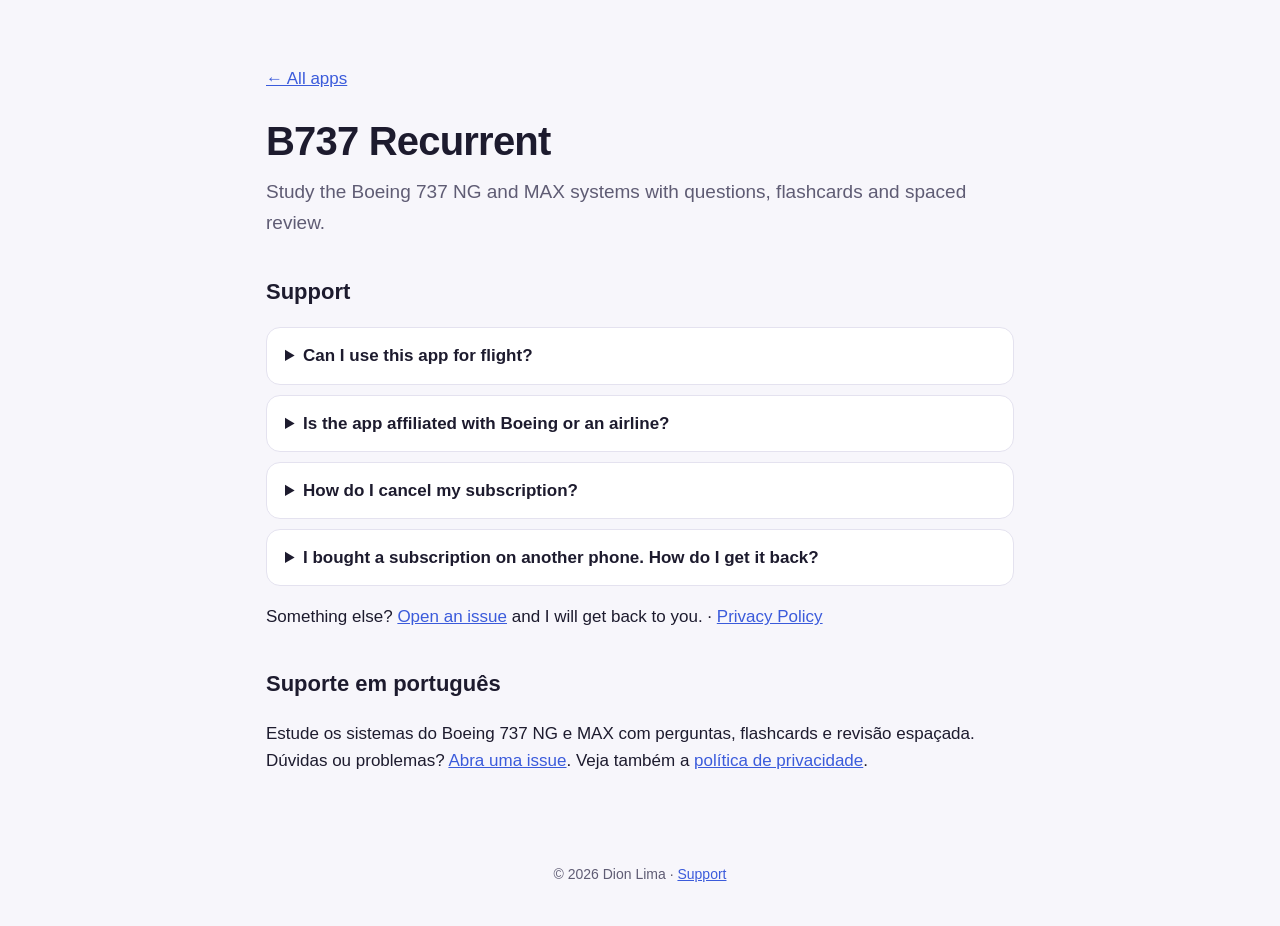
==== b737-recurrent/index.html @ 9a1762c6 "B737 Recurrent: support and privacy pages Co-Authored-By: Claude Opus 5.5 <noreply@anthropic.com>" ====
<!doctype html>
<html lang="en">
<head>
<meta charset="utf-8">
<meta name="viewport" content="width=device-width, initial-scale=1">
<title>B737 Recurrent Support</title>
<link rel="stylesheet" href="../style.css">
</head>
<body>
<main>
<p><a href="../">← All apps</a></p>
<h1>B737 Recurrent</h1>
<p class="lead">Study the Boeing 737 NG and MAX systems with questions, flashcards and spaced review.</p>
<h2>Support</h2>
<details><summary>Can I use this app for flight?</summary><p>No. B737 Recurrent is a study aid only. Your company&#x27;s approved manuals always take precedence, and the app must never be used for flight, flight planning or any operational decision.</p></details>
<details><summary>Is the app affiliated with Boeing or an airline?</summary><p>No. It is independent and not affiliated with, endorsed or sponsored by The Boeing Company or any airline. Boeing and 737 are trademarks of The Boeing Company.</p></details>
<details><summary>How do I cancel my subscription?</summary><p>Subscriptions are managed by Apple or Google. On iPhone: Settings, your name, Subscriptions. On Android: Google Play, Payments and subscriptions. Cancel at least 24 hours before the renewal date.</p></details>
<details><summary>I bought a subscription on another phone. How do I get it back?</summary><p>Open Settings in the app and tap Restore purchases, signed in to the same Apple ID or Google account.</p></details>
<p>Something else? <a href="https://github.com/dionlima1/apps/issues">Open an issue</a> and I will get back to you. · <a href="privacy.html">Privacy Policy</a></p>
<h2 lang="pt-BR">Suporte em português</h2>
<p lang="pt-BR">Estude os sistemas do Boeing 737 NG e MAX com perguntas, flashcards e revisão espaçada. Dúvidas ou problemas? <a href="https://github.com/dionlima1/apps/issues">Abra uma issue</a>. Veja também a <a href="privacy.html#pt">política de privacidade</a>.</p>
</main>
<footer>© 2026 Dion Lima · <a href="https://github.com/dionlima1/apps/issues">Support</a></footer>
</body>
</html>
---- style.css ----
:root { --bg:#f7f6fb; --surface:#fff; --ink:#1d1b2e; --muted:#5f5c74; --accent:#3b5bdb; --line:#e4e2ef; }
@media (prefers-color-scheme: dark) { :root { --bg:#0f0e1f; --surface:#1a1930; --ink:#f1f0f8; --muted:#a9a6c2; --accent:#8ea2ff; --line:#2c2a47; } }
* { box-sizing: border-box; }
body { margin:0; background:var(--bg); color:var(--ink); font:17px/1.6 -apple-system,BlinkMacSystemFont,"SF Pro Text","Helvetica Neue",sans-serif; }
main { max-width:780px; margin:0 auto; padding:48px 16px 64px; }
a { color:var(--accent); }
h1 { font-size:clamp(30px,5vw,40px); letter-spacing:-0.02em; margin:8px 0 4px; }
h2 { font-size:22px; margin-top:36px; }
.lead { color:var(--muted); font-size:19px; margin-top:0; }
.meta { color:var(--muted); }
section, details, .card { background:var(--surface); border:1px solid var(--line); border-radius:14px; }
section { padding:8px 22px 18px; margin-top:24px; }
details { padding:14px 18px; margin:10px 0; }
summary { cursor:pointer; font-weight:600; }
details p { color:var(--muted); margin:10px 0 0; }
.grid { display:grid; grid-template-columns:repeat(auto-fit,minmax(220px,1fr)); gap:14px; margin-top:24px; }
.card { padding:18px 20px; text-decoration:none; color:inherit; display:block; }
.card strong { display:block; font-size:18px; margin-bottom:4px; }
.card span { color:var(--muted); font-size:15px; }
footer { text-align:center; color:var(--muted); font-size:14px; padding:8px 16px 40px; }
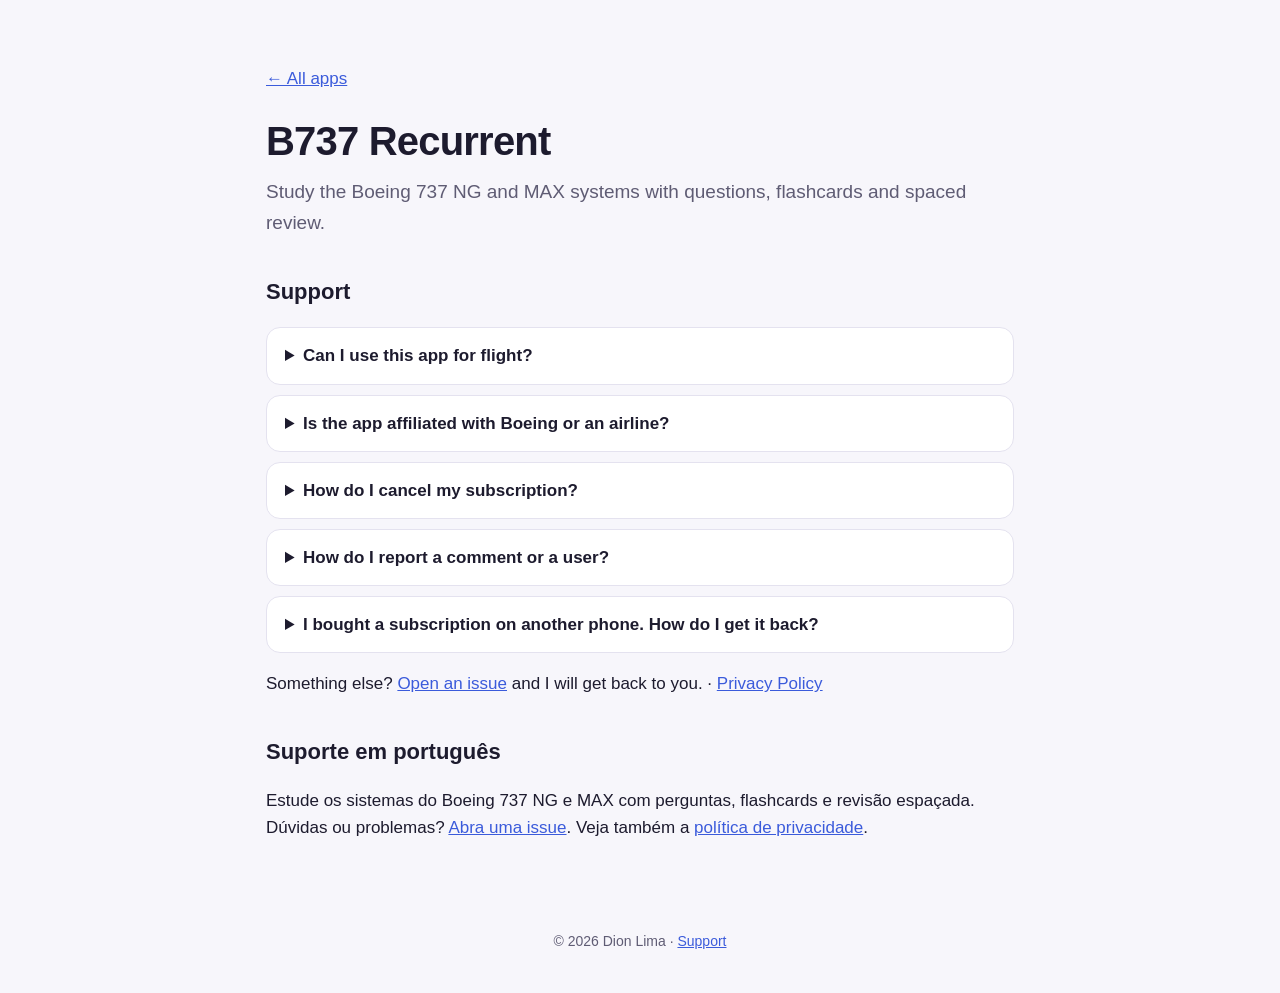
==== commit 69d3675b: "B737 Recurrent: discussões na política de privacidade e no suporte Co-Authored-By: Claude Opus 5.5 <" ====
--- a/b737-recurrent/index.html
+++ b/b737-recurrent/index.html
@@ -15,6 +15,7 @@
 <details><summary>Can I use this app for flight?</summary><p>No. B737 Recurrent is a study aid only. Your company&#x27;s approved manuals always take precedence, and the app must never be used for flight, flight planning or any operational decision.</p></details>
 <details><summary>Is the app affiliated with Boeing or an airline?</summary><p>No. It is independent and not affiliated with, endorsed or sponsored by The Boeing Company or any airline. Boeing and 737 are trademarks of The Boeing Company.</p></details>
 <details><summary>How do I cancel my subscription?</summary><p>Subscriptions are managed by Apple or Google. On iPhone: Settings, your name, Subscriptions. On Android: Google Play, Payments and subscriptions. Cancel at least 24 hours before the renewal date.</p></details>
+<details><summary>How do I report a comment or a user?</summary><p>In a discussion, long-press the comment (or tap Report or block) to report it or block its author. Comments with several reports are hidden until reviewed. To reach the developer about a comment, open an issue in this repository with the question and the comment text.</p></details>
 <details><summary>I bought a subscription on another phone. How do I get it back?</summary><p>Open Settings in the app and tap Restore purchases, signed in to the same Apple ID or Google account.</p></details>
 <p>Something else? <a href="https://github.com/dionlima1/apps/issues">Open an issue</a> and I will get back to you. · <a href="privacy.html">Privacy Policy</a></p>
 <h2 lang="pt-BR">Suporte em português</h2>
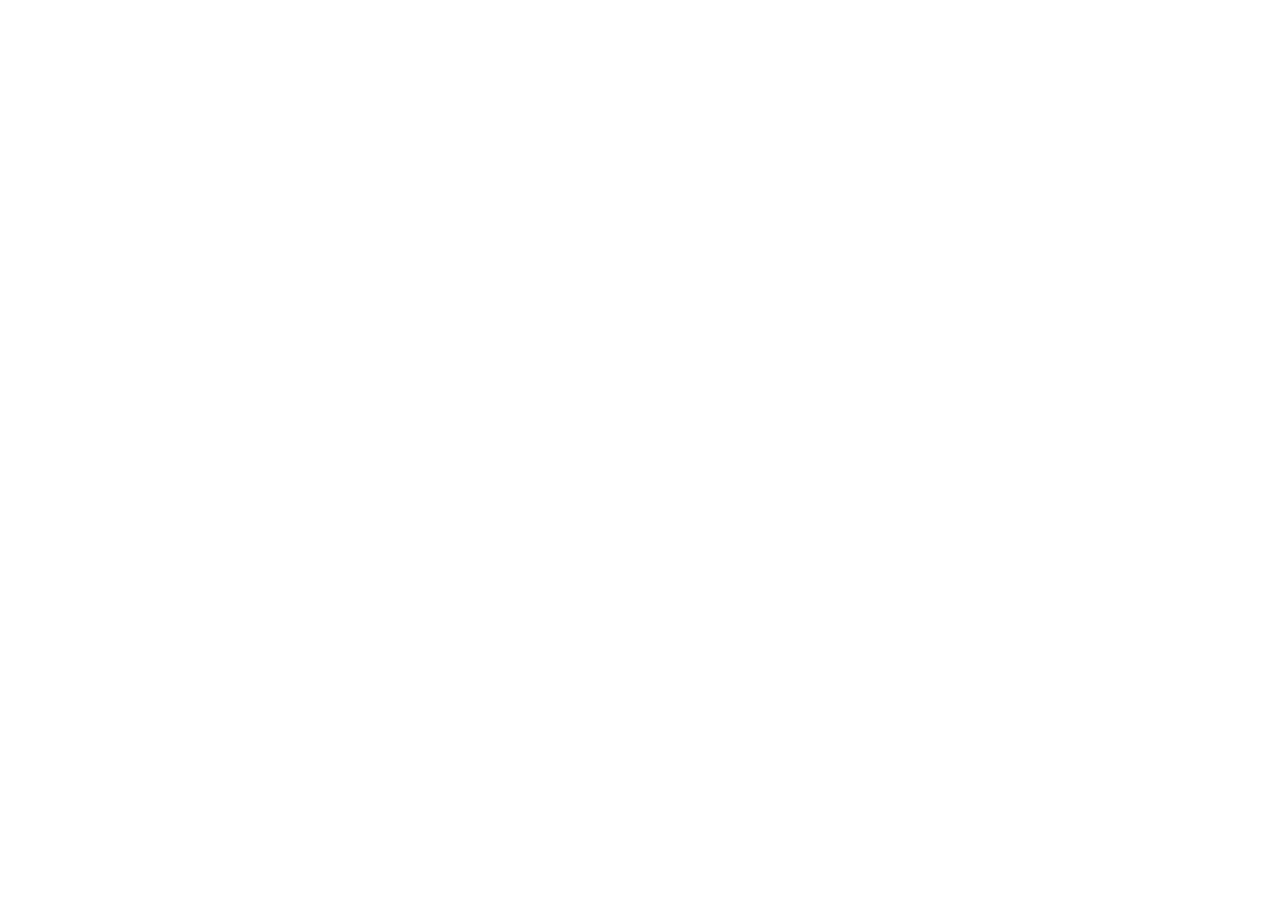
==== commit 0123ace1: "B737 Recurrent: endereços antigos redirecionam para jabutilabs.app.br (build em revisão ainda usa es" ====
--- a/b737-recurrent/index.html
+++ b/b737-recurrent/index.html
@@ -1,26 +1,6 @@
 <!doctype html>
-<html lang="en">
-<head>
 <meta charset="utf-8">
-<meta name="viewport" content="width=device-width, initial-scale=1">
-<title>B737 Recurrent Support</title>
-<link rel="stylesheet" href="../style.css">
-</head>
-<body>
-<main>
-<p><a href="../">← All apps</a></p>
-<h1>B737 Recurrent</h1>
-<p class="lead">Study the Boeing 737 NG and MAX systems with questions, flashcards and spaced review.</p>
-<h2>Support</h2>
-<details><summary>Can I use this app for flight?</summary><p>No. B737 Recurrent is a study aid only. Your company&#x27;s approved manuals always take precedence, and the app must never be used for flight, flight planning or any operational decision.</p></details>
-<details><summary>Is the app affiliated with Boeing or an airline?</summary><p>No. It is independent and not affiliated with, endorsed or sponsored by The Boeing Company or any airline. Boeing and 737 are trademarks of The Boeing Company.</p></details>
-<details><summary>How do I cancel my subscription?</summary><p>Subscriptions are managed by Apple or Google. On iPhone: Settings, your name, Subscriptions. On Android: Google Play, Payments and subscriptions. Cancel at least 24 hours before the renewal date.</p></details>
-<details><summary>How do I report a comment or a user?</summary><p>In a discussion, long-press the comment (or tap Report or block) to report it or block its author. Comments with several reports are hidden until reviewed. To reach the developer about a comment, open an issue in this repository with the question and the comment text.</p></details>
-<details><summary>I bought a subscription on another phone. How do I get it back?</summary><p>Open Settings in the app and tap Restore purchases, signed in to the same Apple ID or Google account.</p></details>
-<p>Something else? <a href="https://github.com/dionlima1/apps/issues">Open an issue</a> and I will get back to you. · <a href="privacy.html">Privacy Policy</a></p>
-<h2 lang="pt-BR">Suporte em português</h2>
-<p lang="pt-BR">Estude os sistemas do Boeing 737 NG e MAX com perguntas, flashcards e revisão espaçada. Dúvidas ou problemas? <a href="https://github.com/dionlima1/apps/issues">Abra uma issue</a>. Veja também a <a href="privacy.html#pt">política de privacidade</a>.</p>
-</main>
-<footer>© 2026 Dion Lima · <a href="https://github.com/dionlima1/apps/issues">Support</a></footer>
-</body>
-</html>
+<title>B737 Recurrent</title>
+<meta http-equiv="refresh" content="0; url=https://jabutilabs.app.br/b737-recurrent/">
+<link rel="canonical" href="https://jabutilabs.app.br/b737-recurrent/">
+<p><a href="https://jabutilabs.app.br/b737-recurrent/">https://jabutilabs.app.br/b737-recurrent/</a></p>
